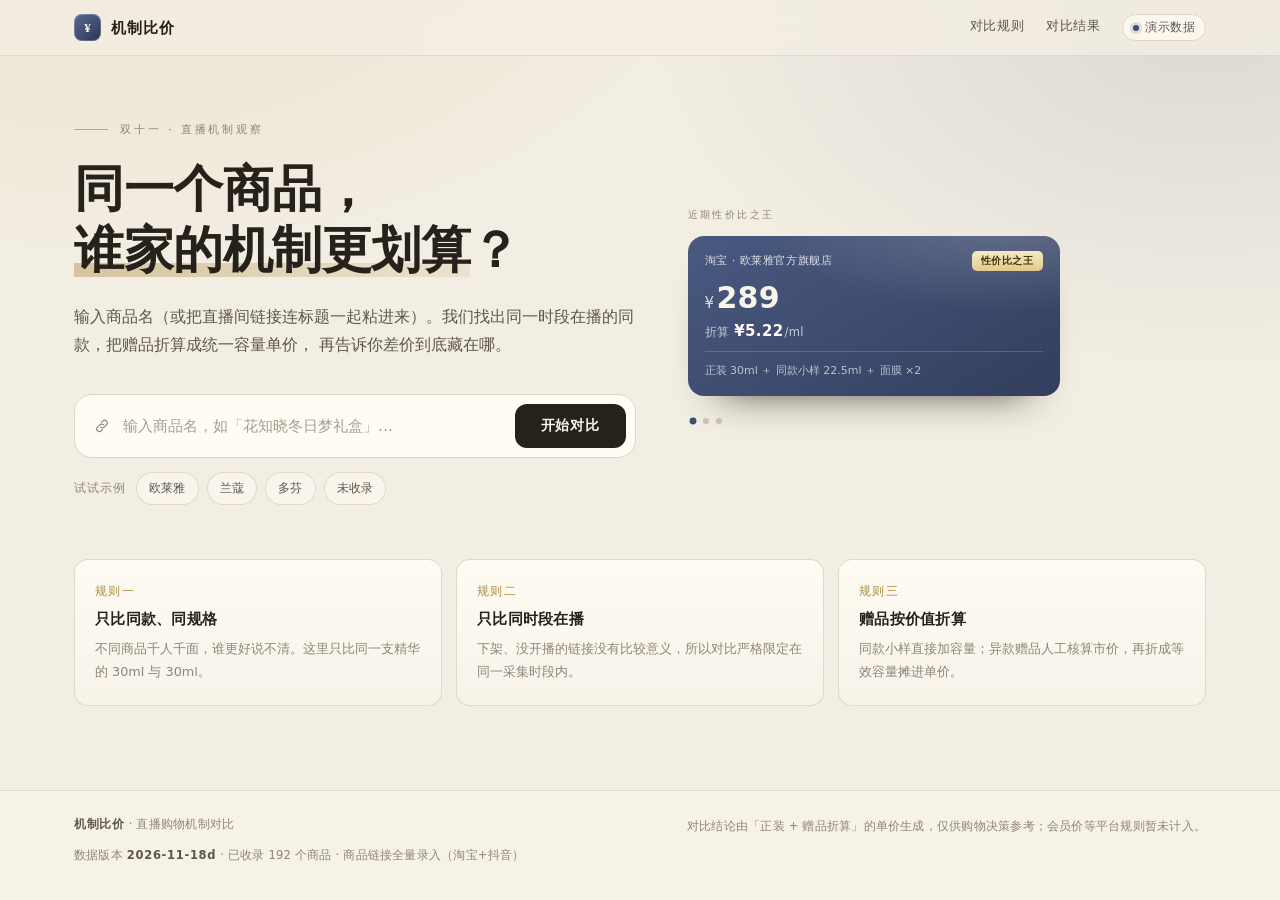
==== new.html @ 6959485c "Add files via upload" ====
<!DOCTYPE html>
<html lang="zh-CN">
<head>
<meta charset="UTF-8">
<meta name="viewport" content="width=device-width, initial-scale=1">
<title>机制比价 · 直播购物机制对比</title>
<link rel="stylesheet" href="assets/style.css">
</head>
<body>

<header class="nav">
  <div class="nav-inner">
    <a class="brand" href="#top">
      <span class="brand-mark"></span>
      <span class="brand-text">
        <strong>机制比价</strong>
      </span>
    </a>
    <nav class="nav-links">
      <a href="#rules">对比规则</a>
      <a href="#result" id="nav-result">对比结果</a>
      <span class="chip"><i></i>演示数据</span>
    </nav>
  </div>
</header>

<main id="top">

  <!-- 首页：输入 -->
  <section class="hero" id="home">
    <div class="hero-grid">
      <div class="hero-copy">
        <p class="eyebrow">双十一 · 直播机制观察</p>
        <h1>同一个商品，<br><span class="hl">谁家的机制更划算</span>？</h1>
        <p class="lede">
          输入商品名（或把直播间链接连标题一起粘进来）。我们找出同一时段在播的同款，把赠品折算成统一容量单价，
          再告诉你差价到底藏在哪。
        </p>

        <form class="search" id="search-form" autocomplete="off">
          <span class="search-icon" aria-hidden="true">
            <svg viewBox="0 0 24 24" width="18" height="18" fill="none" stroke="currentColor" stroke-width="1.6" stroke-linecap="round">
              <path d="M10 13.5a3.5 3.5 0 0 0 5 0l3-3a3.5 3.5 0 0 0-5-5l-1.6 1.6"/>
              <path d="M14 10.5a3.5 3.5 0 0 0-5 0l-3 3a3.5 3.5 0 0 0 5 5l1.6-1.6"/>
            </svg>
          </span>
          <input id="link-input" type="text" placeholder="输入商品名，如「花知晓冬日梦礼盒」…" aria-label="商品搜索">
          <button type="submit">开始对比</button>
        </form>

        <div class="samples">
          <span class="samples-label">试试示例</span>
          <button class="sample" data-sample="loreal">欧莱雅</button>
          <button class="sample" data-sample="lancome">兰蔻</button>
          <button class="sample" data-sample="dove">多芬</button>
          <button class="sample" data-sample="empty">未收录</button>
        </div>
      </div>

      <aside class="visual" aria-hidden="true">
        <p class="visual-label">近期性价比之王</p>

        <div class="vstage">
          <div class="vcard winner tone-a">
            <div class="vtop">
              <span>淘宝 · 欧莱雅官方旗舰店</span>
              <span class="vflag">性价比之王</span>
            </div>
            <div class="vprice"><span class="cur">¥</span>289</div>
            <div class="vunit">折算 <b>¥5.22</b>/ml</div>
            <div class="vmeta">正装 30ml ＋ 同款小样 22.5ml ＋ 面膜 ×2</div>
          </div>

          <div class="vcard winner tone-b">
            <div class="vtop">
              <span>抖音 · 大杨的日用铺</span>
              <span class="vflag">性价比之王</span>
            </div>
            <div class="vprice"><span class="cur">¥</span>59.9</div>
            <div class="vunit">折算 <b>¥0.067</b>/ml</div>
            <div class="vmeta">洗发水 700ml ＋ 同款旅行装 200ml</div>
          </div>

          <div class="vcard winner tone-c">
            <div class="vtop">
              <span>抖音 · 琦儿直播间</span>
              <span class="vflag">性价比之王</span>
            </div>
            <div class="vprice"><span class="cur">¥</span>899</div>
            <div class="vunit">折算 <b>¥17.98</b>/ml</div>
            <div class="vmeta">小黑瓶 50ml ＋ 同款小样 30ml ＋ 眼罩 ×1</div>
          </div>
        </div>

        <div class="vdots"><i></i><i></i><i></i></div>
      </aside>
    </div>

    <ul class="rules" id="rules">
      <li>
        <span class="rule-no">规则一</span>
        <h3>只比同款、同规格</h3>
        <p>不同商品千人千面，谁更好说不清。这里只比同一支精华的 30ml 与 30ml。</p>
      </li>
      <li>
        <span class="rule-no">规则二</span>
        <h3>只比同时段在播</h3>
        <p>下架、没开播的链接没有比较意义，所以对比严格限定在同一采集时段内。</p>
      </li>
      <li>
        <span class="rule-no">规则三</span>
        <h3>赠品按价值折算</h3>
        <p>同款小样直接加容量；异款赠品人工核算市价，再折成等效容量摊进单价。</p>
      </li>
    </ul>
  </section>

  <!-- 结果页 -->
  <section class="result" id="result" hidden aria-live="polite"></section>

</main>

<footer class="site-foot">
  <div class="foot-inner">
    <p><strong>机制比价</strong> · 直播购物机制对比</p>
    <p class="foot-note">对比结论由「正装 + 赠品折算」的单价生成，仅供购物决策参考；会员价等平台规则暂未计入。</p>
    <p class="foot-note">数据版本 <strong>2026-11-18d</strong> · 已收录 192 个商品 · 商品链接全量录入（淘宝+抖音）</p>
  </div>
</footer>

<script src="assets/data-v4.js"></script>
<script src="assets/app-v3.js"></script>
</body>
</html>
---- assets/style.css ----
/* ============ Design tokens ============ */
:root {
  --paper: #F3EEE3;
  --paper-2: #FBF7EE;
  --card: #FFFCF5;
  --ink: #26221B;
  --ink-2: #5D564B;
  --ink-3: #8E8577;
  --line: #DFD6C4;
  --line-2: #EDE5D6;

  --accent: #3E4C6E;
  --accent-d: #2C3550;
  --clay: #9A4E44;
  --clay-d: #7E3D35;
  --teal: #4E6A66;
  --teal-d: #3C5350;
  --sand: #A4874F;
  --sand-d: #85692F;

  --gold: #B08A3E;
  --radius-l: 18px;
  --shadow-soft: 0 26px 50px -38px rgba(38, 34, 27, .6);

  --sans: "PingFang SC", "Hiragino Sans GB", "Microsoft YaHei", system-ui, -apple-system, "Segoe UI", sans-serif;
  --serif: Georgia, "Times New Roman", "Songti SC", "SimSun", serif;
}

*, *::before, *::after { box-sizing: border-box; }

html { scroll-behavior: smooth; }

body {
  margin: 0;
  min-height: 100vh;
  display: flex;
  flex-direction: column;
  font-family: var(--sans);
  color: var(--ink);
  background:
    radial-gradient(920px 520px at 8% -10%, rgba(176, 138, 62, .12), transparent 70%),
    radial-gradient(820px 520px at 94% 2%, rgba(62, 76, 110, .13), transparent 68%),
    var(--paper);
  -webkit-font-smoothing: antialiased;
  text-rendering: optimizeLegibility;
}

main { flex: 1 0 auto; }
.site-foot { flex: 0 0 auto; }

::selection { background: rgba(176, 138, 62, .25); }

/* ============ Nav ============ */
.nav {
  position: sticky;
  top: 0;
  z-index: 50;
  background: rgba(243, 238, 227, .84);
  backdrop-filter: blur(12px);
  border-bottom: 1px solid rgba(223, 214, 196, .85);
}

.nav-inner {
  max-width: 1180px;
  margin: 0 auto;
  padding: 14px 24px;
  display: flex;
  align-items: center;
  justify-content: space-between;
  gap: 16px;
}

.brand { display: flex; align-items: center; gap: 10px; text-decoration: none; color: var(--ink); }

.brand-mark {
  position: relative;
  width: 27px; height: 27px;
  border-radius: 8px;
  background: linear-gradient(140deg, #5A6A94, var(--accent-d));
  box-shadow: inset 0 0 0 1px rgba(255, 255, 255, .22);
}
.brand-mark::after {
  content: "¥";
  position: absolute; inset: 0;
  display: grid; place-items: center;
  color: #F7F2E4;
  font-family: var(--serif);
  font-size: 13px; font-weight: 700;
}

.brand-text { display: flex; flex-direction: column; line-height: 1.2; }
.brand-text strong { font-size: 15px; letter-spacing: .07em; }

.nav-links { display: flex; align-items: center; gap: 22px; font-size: 13px; }
.nav-links a {
  position: relative;
  color: var(--ink-2);
  text-decoration: none;
  letter-spacing: .04em;
  padding-bottom: 3px;
}
.nav-links a::after {
  content: "";
  position: absolute; left: 0; right: 100%; bottom: 0;
  height: 1px; background: var(--ink);
  transition: right .28s ease;
}
.nav-links a:hover { color: var(--ink); }
.nav-links a:hover::after { right: 0; }

.chip {
  display: inline-flex; align-items: center; gap: 6px;
  font-size: 11.5px; letter-spacing: .04em;
  padding: 5px 10px;
  border-radius: 99px;
  border: 1px solid var(--line);
  background: rgba(255, 252, 245, .7);
  color: var(--ink-2);
  white-space: nowrap;
}
.chip i {
  width: 6px; height: 6px; border-radius: 50%;
  background: var(--accent);
  box-shadow: 0 0 0 3px rgba(62, 76, 110, .16);
}

/* ============ Hero ============ */
.hero {
  max-width: 1180px;
  margin: 0 auto;
  padding: 66px 24px 34px;
}

.hero-grid {
  display: grid;
  grid-template-columns: minmax(0, 1.04fr) minmax(0, .96fr);
  gap: 52px;
  align-items: center;
}

.eyebrow {
  margin: 0 0 22px;
  font-size: 11px;
  letter-spacing: .26em;
  text-transform: uppercase;
  color: var(--ink-3);
  display: flex; align-items: center; gap: 12px;
}
.eyebrow::before {
  content: "";
  width: 34px; height: 1px;
  background: var(--gold);
  opacity: .7;
}

h1 {
  margin: 0;
  font-size: clamp(32px, 3.9vw, 52px);
  line-height: 1.22;
  letter-spacing: -.01em;
  font-weight: 700;
}

.hl {
  white-space: nowrap;
  background-image: linear-gradient(90deg, rgba(176, 138, 62, .42), rgba(176, 138, 62, .12));
  background-repeat: no-repeat;
  background-size: 100% .28em;
  background-position: 0 96%;
}

.lede {
  max-width: 620px;
  margin: 22px 0 0;
  font-size: 15.5px;
  line-height: 1.85;
  color: var(--ink-2);
}

/* Search */
.search {
  display: flex;
  align-items: center;
  gap: 8px;
  max-width: 720px;
  margin: 34px 0 14px;
  padding: 9px 9px 9px 18px;
  background: var(--card);
  border: 1px solid var(--line);
  border-radius: 18px;
  box-shadow: 0 24px 44px -34px rgba(38, 34, 27, .65);
  transition: border-color .2s ease, box-shadow .2s ease;
}
.search:focus-within {
  border-color: rgba(62, 76, 110, .55);
  box-shadow: 0 0 0 4px rgba(62, 76, 110, .1), 0 24px 44px -34px rgba(38, 34, 27, .65);
}
.search-icon { color: var(--ink-3); display: flex; }
.search input {
  flex: 1;
  min-width: 0;
  padding: 12px 4px;
  border: 0;
  background: none;
  outline: none;
  font-family: inherit;
  font-size: 15px;
  color: var(--ink);
}
.search input::placeholder { color: #A79E8E; }

.search button {
  flex: 0 0 auto;
  padding: 13px 26px;
  border: 0;
  border-radius: 12px;
  background: var(--ink);
  color: #FBF7EC;
  font-family: inherit;
  font-size: 14px;
  font-weight: 600;
  letter-spacing: .05em;
  cursor: pointer;
  transition: transform .18s ease, background .18s ease, box-shadow .18s ease;
}
.search button:hover { background: #3A3429; transform: translateY(-1px); box-shadow: 0 10px 20px -14px rgba(38, 34, 27, .9); }
.search button:active { transform: translateY(0); }

.shake { animation: shake .38s ease; }
@keyframes shake {
  0%, 100% { transform: translateX(0); }
  25% { transform: translateX(-5px); }
  50% { transform: translateX(5px); }
  75% { transform: translateX(-3px); }
}

/* Samples */
.samples {
  display: flex;
  flex-wrap: wrap;
  align-items: center;
  gap: 8px;
  font-size: 12px;
  color: var(--ink-3);
}
.samples-label { letter-spacing: .08em; margin-right: 2px; }
.sample {
  padding: 7px 12px;
  border-radius: 99px;
  border: 1px solid rgba(223, 214, 196, .9);
  background: rgba(255, 252, 245, .55);
  color: var(--ink-2);
  font-family: inherit;
  font-size: 12px;
  letter-spacing: .02em;
  cursor: pointer;
  transition: all .18s ease;
}
.sample:hover {
  border-color: rgba(62, 76, 110, .55);
  color: var(--accent-d);
  background: rgba(255, 255, 250, .95);
  transform: translateY(-1px);
}
.sample.is-active {
  background: var(--accent-d);
  border-color: var(--accent-d);
  color: #F8F4E7;
}

/* Hero visual */
.visual {
  position: relative;
  display: flex;
  flex-direction: column;
  gap: 12px;
  padding-top: 4px;
}
.visual-label {
  margin: 0 0 2px;
  font-size: 10px;
  letter-spacing: .24em;
  text-transform: uppercase;
  color: var(--ink-3);
}
.vcard {
  position: relative;
  padding: 15px 17px 16px;
  border-radius: 16px;
  color: #F8F4E9;
  overflow: hidden;
  isolation: isolate;
  box-shadow: 0 26px 42px -32px rgba(38, 34, 27, .95);
  animation: cardIn .55s cubic-bezier(.22, .61, .36, 1) both;
}
.vcard::before {
  content: "";
  position: absolute; inset: 0;
  z-index: -1;
  background:
    radial-gradient(120% 100% at 88% -10%, rgba(255, 255, 255, .2), transparent 58%),
    linear-gradient(148deg, var(--c1), var(--c2));
}
.vstage {
  position: relative;
  height: 168px;
}
.vcard.winner {
  --c1: #4A5980; --c2: #333E5E;
  position: absolute;
  top: 0; left: 0;
  width: min(372px, 100%);
  margin: 0;
  opacity: 0;
  transform: translateY(14px) scale(.985);
  transition: opacity .4s ease, transform .4s ease;
  animation: none;
}
.vcard.winner.tone-b { --c1: #44717A; --c2: #2F555D; }
.vcard.winner.tone-c { --c1: #7E7089; --c2: #584C63; }
.vcard.winner.is-on { opacity: 1; transform: none; }

.vdots {
  display: flex;
  gap: 7px;
  margin: 2px 2px 0;
}
.vdots i {
  width: 6px; height: 6px;
  border-radius: 50%;
  background: #CFC5B0;
  transition: background .4s ease, transform .4s ease;
}
.vdots i.is-on { background: var(--accent); transform: scale(1.15); }

.vtop {
  display: flex;
  align-items: center;
  justify-content: space-between;
  gap: 10px;
  font-size: 11px;
  letter-spacing: .05em;
  color: rgba(255, 255, 255, .82);
}
.vrank {
  font-size: 10px;
  padding: 2px 8px;
  border-radius: 99px;
  border: 1px solid rgba(255, 255, 255, .24);
  color: rgba(255, 255, 255, .7);
}
.vflag {
  font-size: 10px;
  font-weight: 700;
  padding: 3px 9px;
  border-radius: 5px;
  color: #46360F;
  background: linear-gradient(180deg, #F6E9C2, #E3CA8B);
}
.vprice {
  display: flex;
  align-items: baseline;
  gap: 2px;
  margin-top: 12px;
  font-size: 30px;
  font-weight: 700;
  line-height: 1;
  letter-spacing: .01em;
}
.vprice .cur { font-size: 15px; font-weight: 500; opacity: .85; }
.vunit {
  margin-top: 9px;
  font-size: 11.5px;
  letter-spacing: .03em;
  color: rgba(255, 255, 255, .7);
}
.vunit b { font-size: 15px; font-weight: 700; color: #FFFDF6; margin: 0 1px; }
.vmeta {
  margin-top: 11px;
  padding-top: 10px;
  border-top: 1px solid rgba(255, 255, 255, .17);
  font-size: 11px;
  line-height: 1.65;
  color: rgba(255, 255, 255, .66);
}

/* Rules */
.rules {
  list-style: none;
  margin: 54px 0 0;
  padding: 0;
  display: grid;
  grid-template-columns: repeat(3, minmax(0, 1fr));
  gap: 14px;
}
.rules li {
  padding: 20px 20px 22px;
  border-radius: 14px;
  border: 1px solid rgba(223, 214, 196, .9);
  background: linear-gradient(180deg, rgba(255, 252, 245, .9), rgba(251, 247, 238, .55));
  box-shadow: 0 1px 0 rgba(255, 255, 255, .6) inset;
}
.rule-no {
  font-family: var(--serif);
  font-size: 12px;
  letter-spacing: .12em;
  color: var(--gold);
}
.rules h3 {
  margin: 10px 0 8px;
  font-size: 14.5px;
  font-weight: 600;
  letter-spacing: .02em;
}
.rules p {
  margin: 0;
  font-size: 12.8px;
  line-height: 1.8;
  color: var(--ink-3);
}

/* ============ Result ============ */
.result {
  max-width: 1180px;
  margin: 0 auto;
  padding: 26px 24px 90px;
}
.result.appear { animation: fadeUp .55s cubic-bezier(.22, .61, .36, 1) both; }

@keyframes fadeUp {
  from { opacity: 0; transform: translateY(14px); }
  to { opacity: 1; transform: translateY(0); }
}

.result-head {
  display: flex;
  align-items: center;
  justify-content: space-between;
  flex-wrap: wrap;
  gap: 14px;
  margin-bottom: 18px;
}
.result-head .left { display: flex; align-items: center; gap: 12px; flex-wrap: wrap; }
.result-head h2 {
  margin: 0;
  font-size: 25px;
  letter-spacing: .01em;
  font-weight: 700;
}
.stamp {
  display: inline-flex; align-items: center; gap: 7px;
  padding: 5px 11px;
  border-radius: 99px;
  border: 1px solid var(--line);
  background: rgba(255, 252, 245, .8);
  font-size: 11.5px;
  color: var(--ink-3);
  letter-spacing: .03em;
}
.stamp svg { color: var(--accent); }

.btn-ghost {
  padding: 10px 18px;
  border-radius: 10px;
  border: 1px solid var(--ink);
  background: transparent;
  color: var(--ink);
  font-family: inherit;
  font-size: 13px;
  letter-spacing: .04em;
  cursor: pointer;
  transition: all .2s ease;
}
.btn-ghost:hover { background: var(--ink); color: #FBF7EC; }

/* Product bar */
.product-bar {
  display: flex;
  align-items: center;
  gap: 16px;
  flex-wrap: wrap;
  padding: 15px 20px;
  margin-bottom: 18px;
  border-radius: 16px;
  border: 1px solid var(--line);
  background: linear-gradient(180deg, #FFFCF6, #FAF5E9);
}
.pb-thumb {
  width: 42px; height: 52px;
  flex: 0 0 auto;
  display: grid; place-items: center;
  border-radius: 9px;
  background: #F1EAD9;
  border: 1px solid rgba(223, 214, 196, .9);
}
.pb-thumb svg { height: 42px; width: auto; }
.pb-text { min-width: 0; }
.pb-text .pb-brand {
  font-size: 10.5px;
  letter-spacing: .18em;
  color: var(--ink-3);
  text-transform: uppercase;
  margin-bottom: 4px;
}
.pb-text h3 {
  margin: 0;
  font-size: 16px;
  font-weight: 650;
  letter-spacing: .01em;
}
.pb-tags { display: flex; align-items: center; gap: 7px; margin-top: 7px; flex-wrap: wrap; }
.pb-tag {
  font-size: 11px;
  padding: 3px 8px;
  border-radius: 5px;
  background: rgba(62, 76, 110, .1);
  color: var(--accent-d);
  letter-spacing: .03em;
}
.pb-tag.neutral { background: rgba(142, 133, 119, .12); color: var(--ink-2); }
.pb-meta {
  margin-left: auto;
  display: flex;
  align-items: center;
  gap: 8px;
  flex-wrap: wrap;
  font-size: 11.5px;
  color: var(--ink-3);
}
.pb-meta span { display: inline-flex; align-items: center; gap: 6px; }
.pb-meta span + span::before {
  content: "";
  width: 1px; height: 11px;
  background: var(--line);
  margin-right: 4px;
}

/* Cards */
.cards {
  display: flex;
  flex-wrap: wrap;
  gap: 15px;
  margin-bottom: 24px;
}

.lcard {
  position: relative;
  flex: 1 1 240px;
  max-width: 620px;
  padding: 19px 20px 18px;
  border-radius: var(--radius-l);
  color: #F8F4E9;
  overflow: hidden;
  isolation: isolate;
  box-shadow: 0 26px 44px -34px rgba(38, 34, 27, .85);
  animation: cardIn .5s cubic-bezier(.22, .61, .36, 1) both;
}
.lcard:nth-child(2) { animation-delay: .06s; }
.lcard:nth-child(3) { animation-delay: .12s; }
.lcard:nth-child(4) { animation-delay: .18s; }

@keyframes cardIn {
  from { opacity: 0; transform: translateY(12px) scale(.99); }
  to { opacity: 1; transform: none; }
}

.lcard::before {
  content: "";
  position: absolute; inset: 0;
  z-index: -1;
  background:
    radial-gradient(120% 100% at 88% -10%, rgba(255, 255, 255, .20), transparent 58%),
    linear-gradient(148deg, var(--c1), var(--c2));
}

.lcard[data-tone="indigo"]  { --c1: #4A5980; --c2: #333E5E; }
.lcard[data-tone="mist"]    { --c1: #66799A; --c2: #4C5B77; }
.lcard[data-tone="slate"]   { --c1: #44717A; --c2: #2F555D; }
.lcard[data-tone="mauve"]   { --c1: #7E7089; --c2: #584C63; }

.lcard .top-row {
  display: flex;
  align-items: center;
  justify-content: space-between;
  gap: 10px;
}

.pill {
  display: inline-flex; align-items: center; gap: 6px;
  padding: 5px 10px;
  border-radius: 99px;
  font-size: 11px;
  letter-spacing: .04em;
  background: rgba(255, 255, 255, .16);
  border: 1px solid rgba(255, 255, 255, .22);
  color: rgba(255, 255, 255, .92);
  white-space: nowrap;
}
.pill.official { background: rgba(255, 255, 255, .94); color: #4A4132; border-color: transparent; }

.rank-pill {
  padding: 4px 10px;
  border-radius: 6px;
  font-size: 11px;
  letter-spacing: .04em;
  color: rgba(255, 255, 255, .68);
  border: 1px solid rgba(255, 255, 255, .22);
  white-space: nowrap;
}
.rank-pill.best {
  color: #46360F;
  font-weight: 700;
  border-color: transparent;
  background: linear-gradient(180deg, #F6E9C2, #E3CA8B);
  box-shadow: 0 6px 14px -10px rgba(0, 0, 0, .8);
}

.lcard .main {
  display: flex;
  align-items: center;
  gap: 14px;
  margin: 15px 0 12px;
}
.thumb {
  flex: 0 0 auto;
  width: 64px; height: 82px;
  border-radius: 10px;
  display: grid; place-items: center;
  background: rgba(255, 255, 255, .13);
  border: 1px solid rgba(255, 255, 255, .2);
}
.thumb svg { height: 62px; width: auto; display: block; }

.main-text { min-width: 0; }
.channel {
  display: flex; align-items: center; gap: 7px;
  flex-wrap: wrap;
  font-size: 14.5px;
  font-weight: 650;
  letter-spacing: .02em;
  line-height: 1.35;
}
.channel .dot { width: 5px; height: 5px; border-radius: 50%; background: rgba(255, 255, 255, .55); flex: 0 0 auto; }
.verified {
  display: inline-flex; align-items: center; justify-content: center;
  width: 16px; height: 16px;
  flex: 0 0 auto;
  border-radius: 50%;
  background: rgba(255, 255, 255, .92);
  color: #41517C;
}
.price-row {
  display: flex;
  align-items: baseline;
  flex-wrap: wrap;
  gap: 4px 9px;
  margin-top: 6px;
}

/* 4 列及以上时的紧凑排列 */
.cards.dense .lcard { padding: 17px 16px 16px; }
.cards.dense .price { font-size: 23px; }
.cards.dense .price .cur { font-size: 13px; }
.cards.dense .was { font-size: 10.5px; }
.cards.dense .off-tag { font-size: 10px; padding: 2px 6px; }
.cards.dense .thumb { width: 54px; height: 70px; }
.cards.dense .thumb svg { height: 52px; }
.cards.dense .share { width: 94px; }
.cards.dense .bundle { font-size: 11.8px; line-height: 1.8; }
.cards.dense .unit-block .v { font-size: 15.5px; }
.price { font-size: 27px; font-weight: 700; letter-spacing: .01em; line-height: 1; }
.price .cur { font-size: 15px; font-weight: 500; margin-right: 1px; opacity: .85; }
.was {
  font-size: 11.5px;
  color: rgba(255, 255, 255, .55);
  text-decoration: line-through;
}
.off-tag {
  font-size: 10.5px;
  padding: 2px 7px;
  border-radius: 4px;
  background: rgba(255, 255, 255, .17);
  border: 1px solid rgba(255, 255, 255, .2);
  letter-spacing: .03em;
  white-space: nowrap;
}

.bundle {
  margin: 0 0 12px;
  padding: 0;
  list-style: none;
  font-size: 12.4px;
  line-height: 1.85;
  color: rgba(255, 255, 255, .82);
}
.bundle li { display: flex; gap: 8px; }
.bundle li::before {
  content: "";
  flex: 0 0 auto;
  width: 4px; height: 4px;
  margin-top: .72em;
  border-radius: 50%;
  background: rgba(255, 255, 255, .45);
}

.lcard .foot {
  display: flex;
  align-items: flex-end;
  justify-content: space-between;
  gap: 12px;
  padding-top: 12px;
  border-top: 1px solid rgba(255, 255, 255, .18);
}
.unit-block .k {
  font-size: 10px;
  letter-spacing: .09em;
  color: rgba(255, 255, 255, .58);
  margin-bottom: 4px;
}
.unit-block .v {
  font-size: 17px;
  font-weight: 700;
  letter-spacing: .01em;
}
.unit-block .v small { font-size: 11px; font-weight: 500; opacity: .72; margin-left: 2px; }

.share { width: 118px; flex: 0 0 auto; }
.share .k {
  font-size: 10px;
  letter-spacing: .05em;
  color: rgba(255, 255, 255, .6);
  display: flex;
  justify-content: space-between;
  margin-bottom: 6px;
}
.bar {
  height: 5px;
  border-radius: 99px;
  background: rgba(255, 255, 255, .2);
  overflow: hidden;
}
.bar i {
  display: block;
  height: 100%;
  border-radius: 99px;
  background: rgba(255, 255, 255, .88);
  width: 0;
  animation: grow .9s cubic-bezier(.22, .61, .36, 1) .18s forwards;
}
@keyframes grow { to { width: var(--w); } }

.note {
  margin: 10px 0 0;
  font-size: 11px;
  color: rgba(255, 255, 255, .6);
  letter-spacing: .02em;
}

/* ============ Pick view（选择直播间） ============ */
.pick-hint { font-size: 12px; color: var(--ink-3); letter-spacing: .02em; }

.btn-back {
  display: inline-flex;
  align-items: center;
  gap: 7px;
  padding: 9px 14px 9px 11px;
  border-radius: 10px;
  border: 1px solid var(--line);
  background: transparent;
  color: var(--ink-2);
  font-family: inherit;
  font-size: 13px;
  letter-spacing: .03em;
  cursor: pointer;
  transition: all .18s ease;
}
.btn-back:hover { border-color: var(--ink); color: var(--ink); background: rgba(255, 252, 245, .8); }
.btn-back svg { flex: 0 0 auto; }

.btn-primary {
  padding: 12px 24px;
  border: 0;
  border-radius: 11px;
  background: var(--accent-d);
  color: #FBF7EC;
  font-family: inherit;
  font-size: 13.5px;
  font-weight: 600;
  letter-spacing: .05em;
  cursor: pointer;
  transition: transform .18s ease, background .18s ease, opacity .18s ease;
}
.btn-primary:hover:not([disabled]) { background: #3B4868; transform: translateY(-1px); }
.btn-primary[disabled] { opacity: .4; cursor: not-allowed; }

.pick-card {
  border-radius: var(--radius-l);
  border: 1px solid var(--line);
  background: var(--card);
  box-shadow: var(--shadow-soft);
  overflow: hidden;
}

.pick-row {
  display: flex;
  align-items: center;
  gap: 15px;
  padding: 14px 20px;
  border-bottom: 1px solid var(--line-2);
  cursor: pointer;
  user-select: none;
  transition: background .15s ease;
}
.pick-row:hover { background: #FBF7EF; }
.pick-row:last-of-type { border-bottom: 0; }
.pick-row.is-off { opacity: .45; }

.pick-rank {
  flex: 0 0 auto;
  width: 27px; height: 27px;
  border-radius: 8px;
  display: grid; place-items: center;
  background: #F1EADA;
  color: var(--ink-2);
  font-size: 12px;
  font-weight: 700;
}
.pick-row.is-top .pick-rank { background: rgba(62, 76, 110, .1); color: var(--accent-d); }

.pick-main { flex: 1; min-width: 0; }
.pick-name {
  display: flex;
  align-items: center;
  gap: 7px;
  flex-wrap: wrap;
  font-size: 14px;
  font-weight: 650;
  letter-spacing: .01em;
}
.pick-sub {
  margin-top: 4px;
  font-size: 12px;
  color: var(--ink-3);
  line-height: 1.6;
  overflow: hidden;
  text-overflow: ellipsis;
  white-space: nowrap;
}
.rec-tag {
  font-size: 10px;
  font-weight: 600;
  letter-spacing: .05em;
  padding: 2px 8px;
  border-radius: 99px;
  color: #8A6722;
  background: rgba(176, 138, 62, .12);
  border: 1px solid rgba(176, 138, 62, .3);
}

.pick-heat { flex: 0 0 132px; text-align: right; }
.heat-top {
  display: flex;
  align-items: baseline;
  justify-content: flex-end;
  gap: 5px;
}
.heat-num { font-size: 17px; font-weight: 700; color: var(--accent-d); letter-spacing: .01em; }
.heat-unit { font-size: 10px; color: var(--ink-3); letter-spacing: .08em; }
.heat-bar {
  display: block;
  width: 118px;
  height: 4px;
  margin: 7px 0 0 auto;
  border-radius: 99px;
  background: var(--line-2);
  overflow: hidden;
}
.heat-bar i { display: block; height: 100%; border-radius: 99px; background: var(--accent); opacity: .7; }

.pick-check {
  flex: 0 0 auto;
  width: 21px; height: 21px;
  border-radius: 6px;
  border: 1.5px solid #CFC5B0;
  background: #FFFDF8;
  position: relative;
  transition: all .15s ease;
}
.pick-row:hover .pick-check { border-color: var(--accent); }
.pick-row.is-checked .pick-check { background: var(--accent-d); border-color: var(--accent-d); }
.pick-check::after {
  content: "";
  position: absolute;
  left: 6.5px; top: 3px;
  width: 5px; height: 10px;
  border: solid #FBF7EC;
  border-width: 0 2px 2px 0;
  transform: rotate(45deg) scale(.6);
  opacity: 0;
  transition: all .15s ease;
}
.pick-row.is-checked .pick-check::after { opacity: 1; transform: rotate(45deg) scale(1); }

.pick-foot {
  display: flex;
  align-items: center;
  justify-content: space-between;
  flex-wrap: wrap;
  gap: 12px;
  padding: 15px 20px;
  background: #FBF7EF;
  border-top: 1px solid var(--line);
}
.pick-count { font-size: 12.5px; color: var(--ink-2); letter-spacing: .02em; }
.pick-count b { color: var(--accent-d); font-size: 14px; }
.pick-count.over { color: #9A4E44; }

.pick-row.deny { animation: shake .38s ease; }

/* ============ Compare table ============ */
.table-card {
  border-radius: var(--radius-l);
  border: 1px solid var(--line);
  background: var(--card);
  box-shadow: var(--shadow-soft);
  overflow: hidden;
}
.table-wrap { overflow-x: auto; }
.cmp {
  min-width: 760px;
}
.cmp .row {
  display: grid;
  grid-template-columns: var(--tpl, 152px 1fr 1fr);
  align-items: stretch;
}
.cmp .cell {
  padding: 13px 18px;
  border-bottom: 1px solid var(--line-2);
  font-size: 13.5px;
  color: var(--ink);
  display: flex;
  flex-direction: column;
  justify-content: center;
  min-width: 0;
}
.cmp .row:last-child .cell { border-bottom: 0; }
.cmp .cell.label {
  font-size: 12px;
  color: var(--ink-3);
  letter-spacing: .05em;
  background: linear-gradient(90deg, #FBF7EF, rgba(251, 247, 239, .3));
}
.cmp .cell:not(.label) {
  align-items: center;
  text-align: center;
  border-left: 1px solid var(--line-2);
}

.cmp .row.head .cell {
  padding-top: 16px;
  padding-bottom: 14px;
  border-bottom: 1px solid var(--line);
  background: #FBF7EF;
}
.col-head { align-items: center; text-align: center; gap: 5px; }
.col-head .p {
  font-size: 10.5px;
  letter-spacing: .1em;
  color: var(--ink-3);
}
.col-head .a { font-size: 13.5px; font-weight: 650; }
.col-head .best-flag {
  font-size: 10px;
  color: var(--gold);
  letter-spacing: .08em;
  font-weight: 600;
}

.cell.big b { font-size: 21px; font-weight: 700; letter-spacing: .01em; }
.cell.big em { font-style: normal; font-size: 11px; color: var(--ink-3); margin-left: 2px; }

.cell.best { background: rgba(176, 138, 62, .085); }
.cell.best b { color: #8A6722; }

.mark {
  width: 6px; height: 6px;
  margin-top: 7px;
  border-radius: 50%;
  border: 1.5px solid var(--gold);
  display: block;
}

.gift-line {
  display: flex;
  align-items: baseline;
  justify-content: center;
  gap: 6px;
  font-size: 12.5px;
  line-height: 1.75;
  color: var(--ink-2);
}
.gift-line em { font-style: normal; font-size: 11px; color: var(--ink-3); }

.mini-bar {
  width: 100%;
  max-width: 132px;
  height: 5px;
  border-radius: 99px;
  background: var(--line-2);
  overflow: hidden;
  margin-top: 7px;
}
.mini-bar i { display: block; height: 100%; background: var(--accent); border-radius: 99px; opacity: .75; }

.cell .muted { color: var(--ink-3); font-size: 12.5px; line-height: 1.7; }
.cell .strong { font-weight: 650; }

/* Conclusion */
.conclusion {
  margin-top: 18px;
  padding: 20px 22px;
  border-radius: 14px;
  border: 1px solid var(--line);
  border-left: 3px solid var(--gold);
  background: linear-gradient(120deg, #FBF6E9, #F5EEDD);
  font-size: 14px;
  line-height: 1.95;
  color: var(--ink-2);
}
.conclusion .lead {
  font-weight: 700;
  color: var(--ink);
  letter-spacing: .04em;
  margin-right: 6px;
}
.conclusion b { color: #8A6722; font-weight: 650; }

.provenance {
  margin-top: 14px;
  display: flex;
  flex-wrap: wrap;
  align-items: center;
  gap: 6px 14px;
  font-size: 11.5px;
  color: var(--ink-3);
  letter-spacing: .02em;
}
.provenance span { display: inline-flex; align-items: center; gap: 6px; }
.provenance span::before {
  content: "";
  width: 4px; height: 4px;
  border-radius: 50%;
  background: var(--line);
}
.provenance span:first-child::before { display: none; }
.provenance .warn { color: #9A6B3C; }

/* ============ Empty state ============ */
.empty {
  max-width: 880px;
  margin: 8px auto 0;
  padding: 54px 32px 50px;
  text-align: center;
  border-radius: var(--radius-l);
  border: 1px dashed rgba(190, 179, 158, .9);
  background: linear-gradient(180deg, rgba(255, 252, 245, .85), rgba(250, 245, 235, .55));
}
.empty-icon {
  width: 46px; height: 46px;
  margin: 0 auto 18px;
  border-radius: 50%;
  display: grid; place-items: center;
  background: #F1EADA;
  border: 1px solid rgba(223, 214, 196, .9);
  color: var(--ink-3);
}
.empty h3 {
  margin: 0 0 10px;
  font-size: 17px;
  font-weight: 650;
  letter-spacing: .02em;
}
.empty p {
  max-width: 460px;
  margin: 0 auto;
  font-size: 13px;
  line-height: 1.9;
  color: var(--ink-3);
}
.empty-meta {
  margin: 22px auto 24px;
  display: flex;
  justify-content: center;
  flex-wrap: wrap;
  gap: 7px;
  max-width: 520px;
}
.empty-meta span {
  font-size: 11.5px;
  padding: 4px 10px;
  border-radius: 99px;
  background: rgba(62, 76, 110, .08);
  color: var(--accent-d);
  letter-spacing: .02em;
}

/* ============ Footer ============ */
.site-foot {
  border-top: 1px solid rgba(223, 214, 196, .9);
  background: rgba(250, 246, 236, .6);
}
.foot-inner {
  max-width: 1180px;
  margin: 0 auto;
  padding: 26px 24px 34px;
  display: flex;
  justify-content: space-between;
  flex-wrap: wrap;
  gap: 10px 24px;
  font-size: 11.5px;
  color: var(--ink-3);
  letter-spacing: .02em;
}
.foot-inner p { margin: 0; }
.foot-inner strong { color: var(--ink-2); letter-spacing: .06em; }
.foot-note { max-width: 560px; line-height: 1.7; }

/* ============ Responsive ============ */
@media (max-width: 960px) {
  .hero-grid { grid-template-columns: 1fr; gap: 34px; }
  .visual { display: none; }
}

@media (max-width: 860px) {
  .rules { grid-template-columns: 1fr; gap: 10px; }
  .rules li { padding: 16px 18px; }
}

@media (max-width: 720px) {
  .nav-links a { display: none; }
  .hero { padding: 48px 20px 24px; }
  .lede { font-size: 14.5px; }
  .search {
    flex-wrap: wrap;
    padding: 12px;
    border-radius: 16px;
  }
  .search-icon { display: none; }
  .search input { flex: 1 1 100%; padding: 6px 8px 12px; }
  .search button { flex: 1 1 100%; }
  .result { padding: 20px 20px 70px; }
  .result-head h2 { font-size: 21px; }
  .pb-meta { margin-left: 0; width: 100%; }
  .lcard { max-width: none; }
  .cmp { min-width: 640px; }
  .cmp .cell { padding: 12px 12px; font-size: 12.5px; }
  .pick-row { padding: 12px 14px; gap: 11px; }
  .pick-rank { width: 24px; height: 24px; font-size: 11px; }
  .pick-heat { flex: 0 0 78px; }
  .heat-num { font-size: 15px; }
  .heat-bar { width: 68px; }
  .pick-sub { white-space: normal; }
  .pick-name { font-size: 13px; }
  .pick-foot { padding: 13px 14px; }
  .cell.big b { font-size: 17px; }
  .conclusion { font-size: 13px; padding: 16px 16px; }
  .empty { padding: 40px 20px; }
}
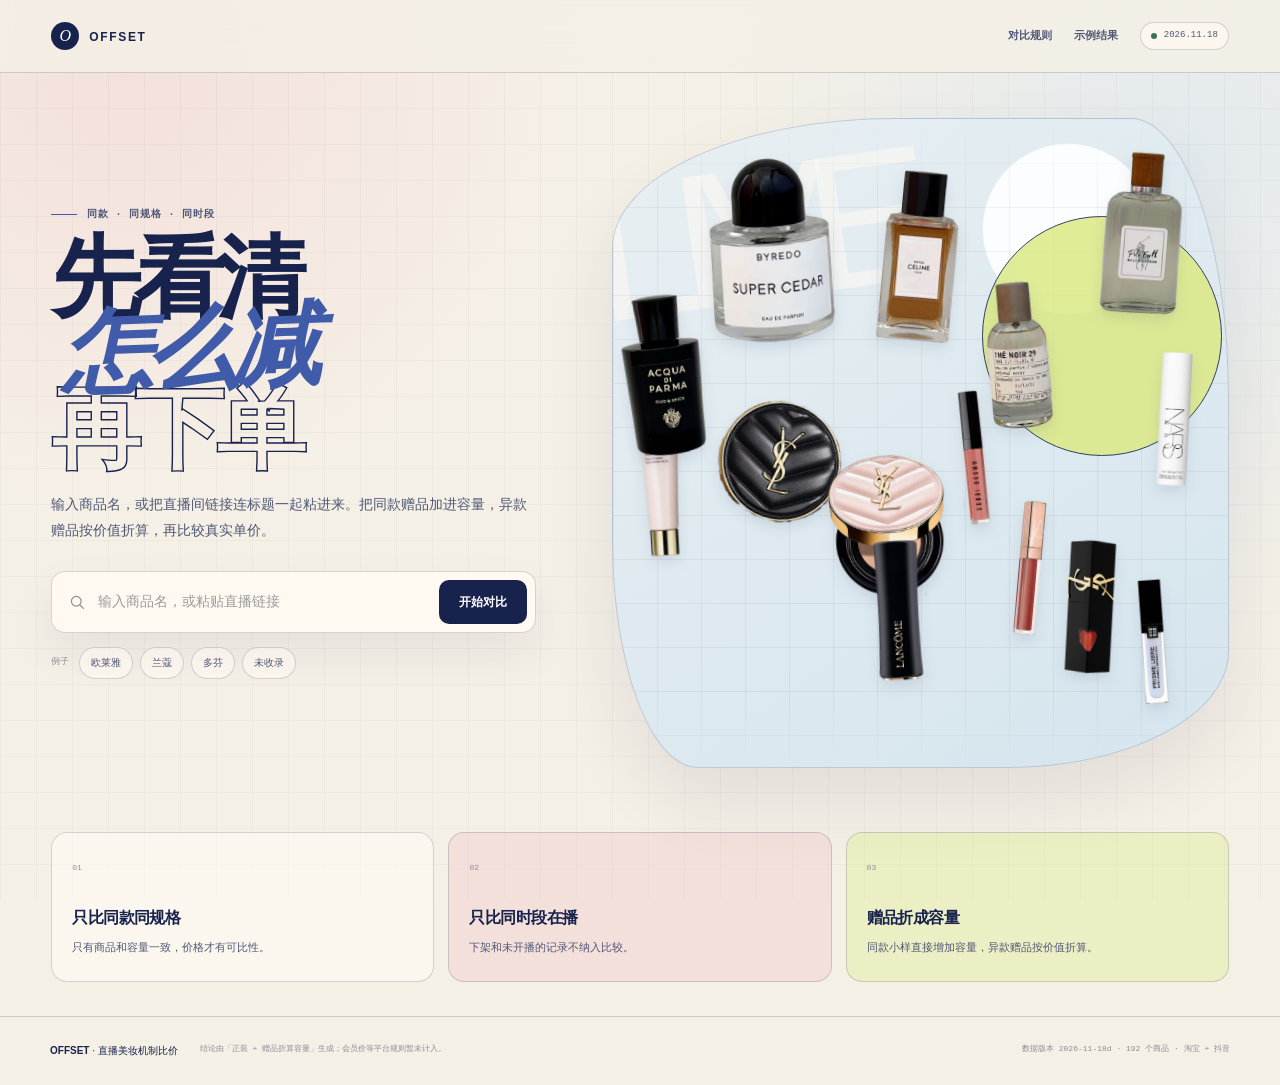
==== commit a29e0ef6: "Add files via upload" ====
--- a/new.html
+++ b/new.html
@@ -1,134 +1,12 @@
-<!DOCTYPE html>
-<html lang="zh-CN">
-<head>
-<meta charset="UTF-8">
-<meta name="viewport" content="width=device-width, initial-scale=1">
-<title>机制比价 · 直播购物机制对比</title>
-<link rel="stylesheet" href="assets/style.css">
-</head>
-<body>
-
-<header class="nav">
-  <div class="nav-inner">
-    <a class="brand" href="#top">
-      <span class="brand-mark"></span>
-      <span class="brand-text">
-        <strong>机制比价</strong>
-      </span>
-    </a>
-    <nav class="nav-links">
-      <a href="#rules">对比规则</a>
-      <a href="#result" id="nav-result">对比结果</a>
-      <span class="chip"><i></i>演示数据</span>
-    </nav>
-  </div>
-</header>
-
-<main id="top">
-
-  <!-- 首页：输入 -->
-  <section class="hero" id="home">
-    <div class="hero-grid">
-      <div class="hero-copy">
-        <p class="eyebrow">双十一 · 直播机制观察</p>
-        <h1>同一个商品，<br><span class="hl">谁家的机制更划算</span>？</h1>
-        <p class="lede">
-          输入商品名（或把直播间链接连标题一起粘进来）。我们找出同一时段在播的同款，把赠品折算成统一容量单价，
-          再告诉你差价到底藏在哪。
-        </p>
-
-        <form class="search" id="search-form" autocomplete="off">
-          <span class="search-icon" aria-hidden="true">
-            <svg viewBox="0 0 24 24" width="18" height="18" fill="none" stroke="currentColor" stroke-width="1.6" stroke-linecap="round">
-              <path d="M10 13.5a3.5 3.5 0 0 0 5 0l3-3a3.5 3.5 0 0 0-5-5l-1.6 1.6"/>
-              <path d="M14 10.5a3.5 3.5 0 0 0-5 0l-3 3a3.5 3.5 0 0 0 5 5l1.6-1.6"/>
-            </svg>
-          </span>
-          <input id="link-input" type="text" placeholder="输入商品名，如「花知晓冬日梦礼盒」…" aria-label="商品搜索">
-          <button type="submit">开始对比</button>
-        </form>
-
-        <div class="samples">
-          <span class="samples-label">试试示例</span>
-          <button class="sample" data-sample="loreal">欧莱雅</button>
-          <button class="sample" data-sample="lancome">兰蔻</button>
-          <button class="sample" data-sample="dove">多芬</button>
-          <button class="sample" data-sample="empty">未收录</button>
-        </div>
-      </div>
-
-      <aside class="visual" aria-hidden="true">
-        <p class="visual-label">近期性价比之王</p>
-
-        <div class="vstage">
-          <div class="vcard winner tone-a">
-            <div class="vtop">
-              <span>淘宝 · 欧莱雅官方旗舰店</span>
-              <span class="vflag">性价比之王</span>
-            </div>
-            <div class="vprice"><span class="cur">¥</span>289</div>
-            <div class="vunit">折算 <b>¥5.22</b>/ml</div>
-            <div class="vmeta">正装 30ml ＋ 同款小样 22.5ml ＋ 面膜 ×2</div>
-          </div>
-
-          <div class="vcard winner tone-b">
-            <div class="vtop">
-              <span>抖音 · 大杨的日用铺</span>
-              <span class="vflag">性价比之王</span>
-            </div>
-            <div class="vprice"><span class="cur">¥</span>59.9</div>
-            <div class="vunit">折算 <b>¥0.067</b>/ml</div>
-            <div class="vmeta">洗发水 700ml ＋ 同款旅行装 200ml</div>
-          </div>
-
-          <div class="vcard winner tone-c">
-            <div class="vtop">
-              <span>抖音 · 琦儿直播间</span>
-              <span class="vflag">性价比之王</span>
-            </div>
-            <div class="vprice"><span class="cur">¥</span>899</div>
-            <div class="vunit">折算 <b>¥17.98</b>/ml</div>
-            <div class="vmeta">小黑瓶 50ml ＋ 同款小样 30ml ＋ 眼罩 ×1</div>
-          </div>
-        </div>
-
-        <div class="vdots"><i></i><i></i><i></i></div>
-      </aside>
-    </div>
-
-    <ul class="rules" id="rules">
-      <li>
-        <span class="rule-no">规则一</span>
-        <h3>只比同款、同规格</h3>
-        <p>不同商品千人千面，谁更好说不清。这里只比同一支精华的 30ml 与 30ml。</p>
-      </li>
-      <li>
-        <span class="rule-no">规则二</span>
-        <h3>只比同时段在播</h3>
-        <p>下架、没开播的链接没有比较意义，所以对比严格限定在同一采集时段内。</p>
-      </li>
-      <li>
-        <span class="rule-no">规则三</span>
-        <h3>赠品按价值折算</h3>
-        <p>同款小样直接加容量；异款赠品人工核算市价，再折成等效容量摊进单价。</p>
-      </li>
-    </ul>
-  </section>
-
-  <!-- 结果页 -->
-  <section class="result" id="result" hidden aria-live="polite"></section>
-
-</main>
-
-<footer class="site-foot">
-  <div class="foot-inner">
-    <p><strong>机制比价</strong> · 直播购物机制对比</p>
-    <p class="foot-note">对比结论由「正装 + 赠品折算」的单价生成，仅供购物决策参考；会员价等平台规则暂未计入。</p>
-    <p class="foot-note">数据版本 <strong>2026-11-18d</strong> · 已收录 192 个商品 · 商品链接全量录入（淘宝+抖音）</p>
-  </div>
-</footer>
-
-<script src="assets/data-v4.js"></script>
-<script src="assets/app-v3.js"></script>
-</body>
-</html>
+<!doctype html>
+<html lang="zh-CN">
+  <head>
+    <meta charset="UTF-8" />
+    <meta name="viewport" content="width=device-width, initial-scale=1" />
+    <meta http-equiv="refresh" content="0; url=./" />
+    <title>OFFSET · 直播美妆机制比价</title>
+  </head>
+  <body>
+    <p><a href="./">打开直播美妆机制比价</a></p>
+  </body>
+</html>
